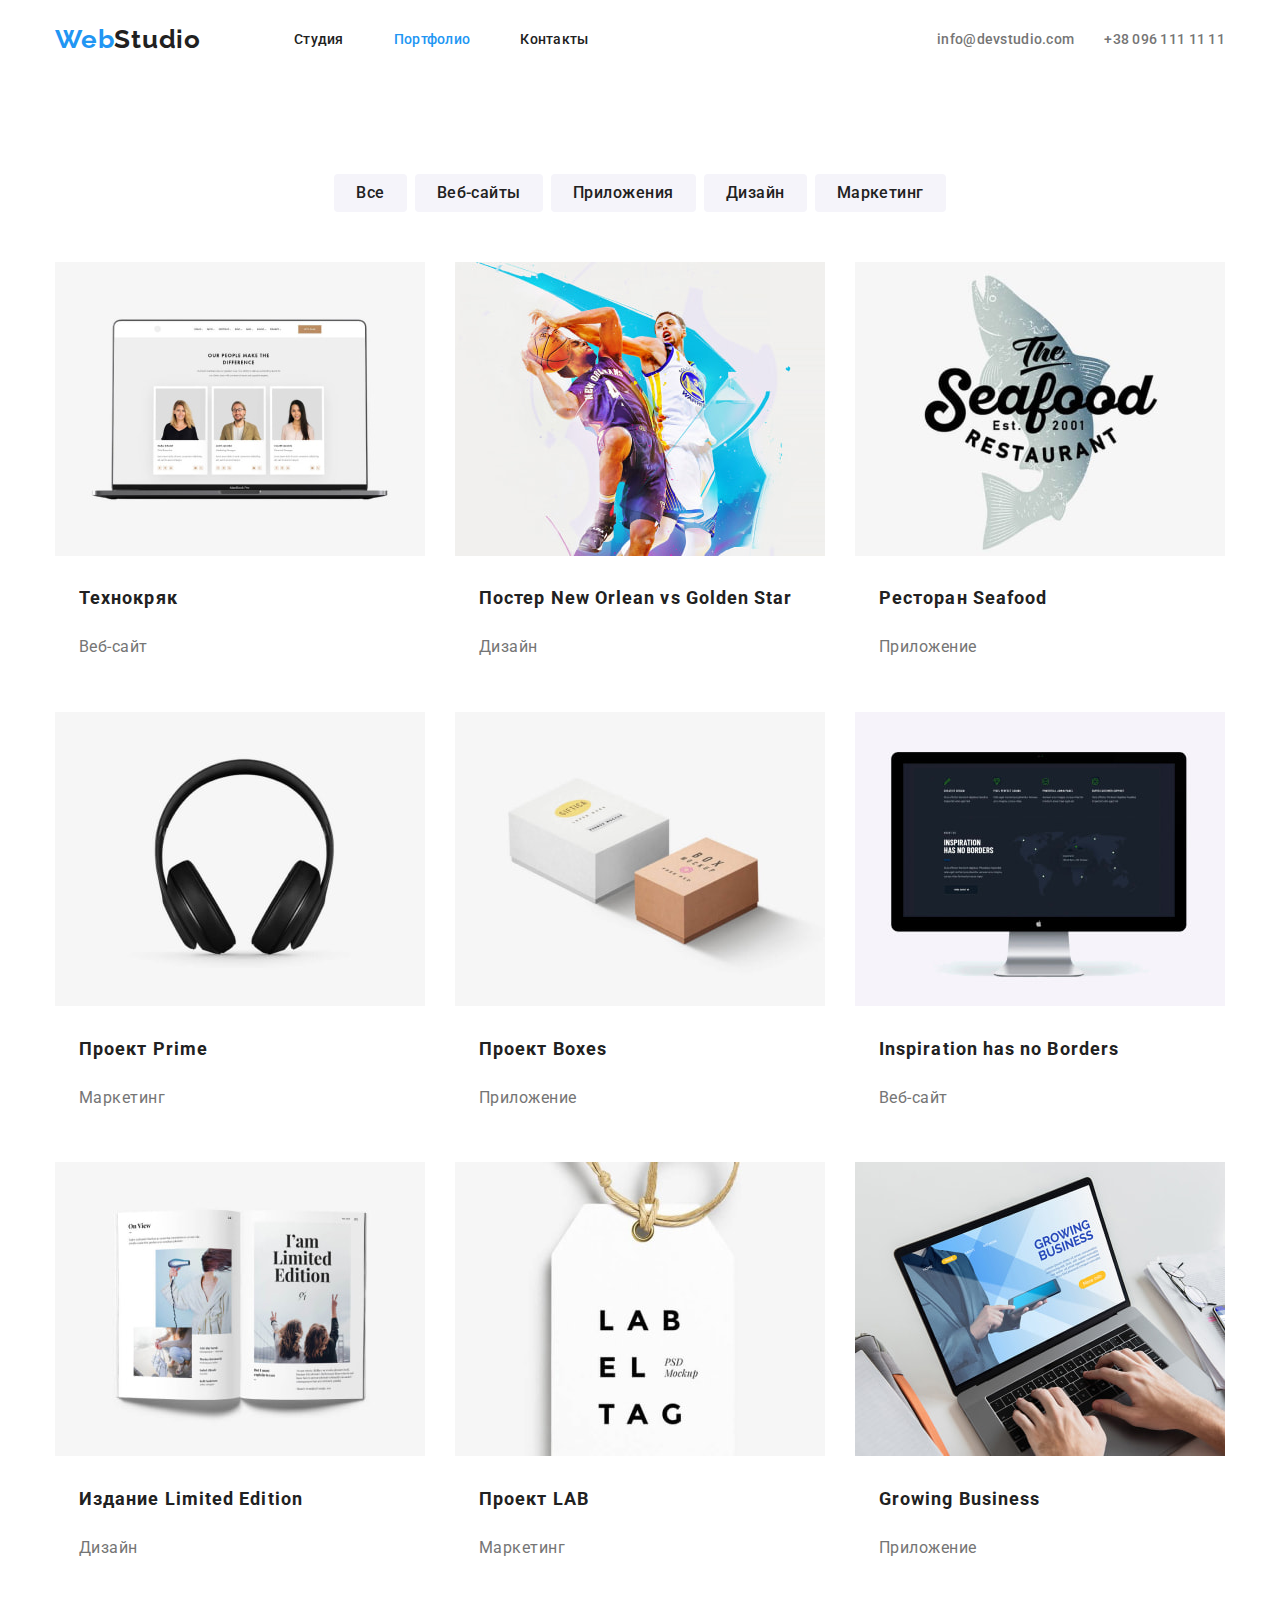
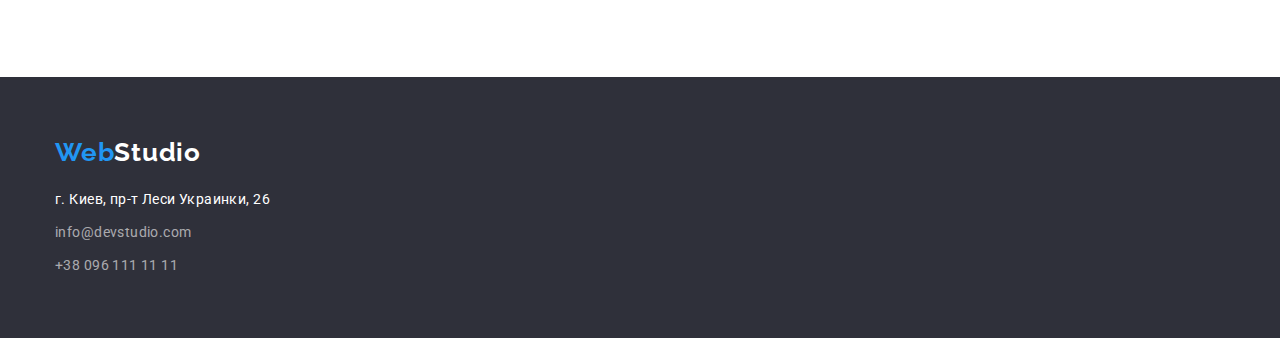
==== portfolio.html @ 3bde2ce0 "placement of elements" ====
<!DOCTYPE html>
<html lang="ru">
<head>
    <meta charset="UTF-8">
    <meta name="viewport" content="width=device-width, initial-scale=1.0">
    <title>Портфолио</title>
    <link rel="preconnect" href="https://fonts.gstatic.com">
    <link
        href="https://fonts.googleapis.com/css2?family=Raleway:wght@700&family=Roboto:ital,wght@0,400;0,500;0,700;1,900&display=swap"
        rel="stylesheet">
    <link rel="stylesheet" href="./css/modern-normalize.css">
    <link rel="stylesheet" href="./css/styles.css">
</head>
<body>
    <header class="main-head">
        <div class="container">
            <nav class="head-nav">
                <a class="logo" href="./index.html" lang="en"> <span class="accent">Web</span>Studio</a>
                <ul class="head-link">
                    <li class="item"><a class="nav-link " href="./index.html">Студия</a></li>
                    <li class="item"><a class="nav-link active" href="./portfolio.html">Портфолио</a></li>
                    <li class="item"><a class="nav-link" href="">Контакты</a></li>
                </ul>
            </nav>
    
            <ul class="head-contacts">
                <li class="item"><a class="contacts-link" href="mailto:info@devstudio.com">info@devstudio.com</a></li>
                <li class="item"><a class="contacts-link" href="tel:+380961111111">+38 096 111 11 11</a></li>
            </ul>
        </div>
    </header>

    <main>
        <!-- секция портфолио -->
        <section class="portfolio">
            <div class="container">
                <h1 class="visually-hidden">Примеры работ</h1>
                <ul class="list-button">
                    <li class="item"><button class="filter" type="button">Все</button></li>
                    <li class="item"><button class="filter" type="button">Веб-сайты</button></li>
                    <li class="item"><button class="filter" type="button">Приложения</button></li>
                    <li class="item"><button class="filter" type="button">Дизайн</button></li>
                    <li class="item"><button class="filter" type="button">Маркетинг</button></li>
            
                </ul>
                <ul class="list-examples">
                    <li class="example">
                        <img src="./images/technocryk.jpg" alt="Технокряк" width="370">
                        <h2 class="example-head">Технокряк</h2>
                        <p class="example-type">Веб-сайт</p>
                    </li>

                    <li class="example">
                        <img src="./images/poster-no-vs-gs.jpg" alt="Постер New Orlean vs Golden Star" width="370">
                        <h2 class="example-head">Постер New Orlean vs Golden Star</h2>
                        <p class="example-type">Дизайн</p>
                    </li>

                    <li class="example">
                        <img src="./images/seafood.jpg" alt="Ресторан Seafood" width="370">
                        <h2 class="example-head">Ресторан Seafood</h2>
                        <p class="example-type">Приложение</p>
                    </li>
                
                    <li class="example">
                        <img src="./images/prime.jpg" alt="Проект Prime" width="370">
                        <h2 class="example-head">Проект Prime</h2>
                        <p class="example-type">Маркетинг</p>
                    </li>

                    <li class="example">
                        <img src="./images/boxes.jpg" alt="Проект Boxes" width="370">
                        <h2 class="example-head">Проект Boxes</h2>
                        <p class="example-type">Приложение</p>
                    </li>

                    <li class="example">
                        <img src="./images/inspiration-has-no-borders.jpg" alt="Inspiration has no Borders" width="370">
                        <h2 class="example-head">Inspiration has no Borders</h2>
                        <p class="example-type">Веб-сайт</p>
                    </li>
                
                    <li class="example">
                        <img src="./images/limited-edition.jpg" alt="Издание Limited Edition" width="370">
                        <h2 class="example-head">Издание Limited Edition</h2>
                        <p class="example-type">Дизайн</p>
                    </li>
                
                    <li class="example">
                        <img src="./images/lab.jpg" alt="Проект LAB" width="370">
                        <h2 class="example-head">Проект LAB</h2>
                        <p class="example-type">Маркетинг</p>
                    </li>
                
                    <li class="example">
                        <img src="./images/growing-business.jpg" alt="Growing Business" width="370">
                        <h2 class="example-head">Growing Business</h2>
                        <p class="example-type">Приложение</p>
                    </li>
                </ul>
            </div>
        </section>
    </main>

    <footer class="main-footer">
        <div class="container">
            <a class="logo logo-footer" href="./index.html" lang="en"><span class="accent">Web</span>Studio</a>
            <address class="adress">
                <p class="map">
                    г. Киев, пр-т Леси Украинки, 26
                </p>
                <ul class="adress-list">
                    <li class="adress-item"><a class="adress-link" href="mailto:info@devstudio.com"
                            target="_blank">info@devstudio.com</a></li>
                    <li class="adress-item"><a class="adress-link" href="tel:+380961111111" target="_blank">+38 096 111 11
                            11</a></li>
                </ul>
            </address>
        </div>
    </footer>

</body>
</html>
---- css/styles.css ----
:root {
  --main-color: #757575;
  --accent-color: #2196f3;
  --header-color: #212121;
  --main-header: #ffffff;
  --adress-color: rgba(255, 255, 255, 0.6);
  --our-team-background: #f5f4fa;
  --hero-background: #2f303a;
  --border-color: #eeeeee;
}

/* общие стили */
body {
  font-family: Roboto, sans-serif;
  color: var(--main-color);
}

.visually-hidden {
  position: absolute;
  width: 1px;
  height: 1px;
  margin: -1px;
  border: 0;
  padding: 0;
  white-space: nowrap;
  clip-path: inset(100%);
  clip: rect(0 0 0 0);
  overflow: hidden;
}

.container {
  margin-left: auto;
  margin-right: auto;
  width: 1200px;
  padding-left: 15px;
  padding-right: 15px;
}

/* шапка */
h1 {
  margin: 0px;
}

.main-head {
  background-color: var(--main-header);
}

.logo {
  margin-right: 93px;
  font-family: Raleway, sans-serif;
  font-weight: 700;
  font-size: 26px;
  line-height: 1.2;
  letter-spacing: 0.03em;
  color: var(--header-color);
}

.accent {
  color: var(--accent-color);
}

.head-link,
.head-contacts {
  font-weight: 500;
  font-size: 14px;
  line-height: 1.14;
  letter-spacing: 0.02em;
  margin: 0px;
  padding: 0px;
}

.nav-link {
  display: block;
  margin-top: 32px;
  margin-bottom: 32px;
  color: var(--header-color);
}

.contacts-link {
  color: var(--main-color);
}

.active {
  color: var(--accent-color);
}

.nav-link:hover,
.contacts-link:hover,
.nav-link:focus,
.contacts-link:focus {
  color: var(--accent-color);
}

.main-head .container,
.head-nav,
.head-link,
.head-contacts {
  display: flex;
  align-items: center;
}

.head-contacts .item:not(:last-child) {
  margin-right: 30px;
}

.head-link .item + .item {
  margin-left: 50px;
}

.main-head .container {
  justify-content: space-between;
}

/* подвал */
.main-footer .container {
  padding-bottom: 60px;
}

.main-footer {
  background-color: var(--hero-background);
}

.logo-footer {
  display: inline-block;
  color: var(--main-header);
  margin-right: 0;
  margin-top: 60px;
  margin-bottom: 20px;
}

.map {
  margin-top: 0;
  margin-bottom: 9px;
}

.adress-list {
  margin: 0;
  padding: 0;
}

.adress-item:not(:last-child) {
  display: inline-block;
  margin-bottom: 9px;
}

.adress,
.adress-link {
  font-weight: 400;
  font-size: 14px;
  line-height: 1.71;
  letter-spacing: 0.03em;
  color: var(--main-header);
}

.adress-link {
  color: var(--adress-color);
}

/* Студия */
/* Секция герой */
.hero {
  background-color: var(--hero-background);
  text-align: center;
}

.hero .container {
  min-height: 600px;
  padding-top: 200px;
}

.hero-head {
  font-weight: 900;
  font-size: 44px;
  line-height: 1.36;
  text-align: center;
  letter-spacing: 0.06em;
  text-transform: uppercase;
  color: var(--main-header);
  margin-bottom: 30px;
}

.hero-link {
  display: inline-block;
  padding: 11px 32px;
  border-radius: 4px;
  min-width: 200px;
  background-color: var(--accent-color);
  font-weight: 700;
  font-size: 16px;
  line-height: 1.87;
  text-align: center;
  letter-spacing: 0.06em;
  color: var(--main-header);
}

/* Секция особенности */
.features .container {
  padding-top: 94px;
}

.features-list {
  display: flex;
  flex-wrap: wrap;
  margin: 0;
  padding: 0;
}

.features-item {
  width: calc((100% - 90px) / 4);
  margin-right: 30px;
}

.features-item:nth-child(4n) {
  margin-right: 0;
}

.head-section {
  color: var(--header-color);
  font-weight: 700;
  letter-spacing: 0.03em;
}

.feature-item-head {
  font-size: 14px;
  line-height: 1.14;
  text-transform: uppercase;
  margin: 0;
  margin-bottom: 10px;
}

.feature-item-text {
  font-weight: 400;
  font-size: 14px;
  line-height: 1.71;
  letter-spacing: 0.03em;
  margin: 0;
}

/* Секция Чем мы занимаемся */
.directions .container {
  padding-top: 94px;
}

.directions-list {
  display: flex;
  flex-wrap: wrap;
  margin: 0;
  padding: 0;
}

.directions-item {
  width: calc((100% - 60px) / 3);
  margin-right: 30px;
}

.directions-item:nth-child(3) {
  margin-right: 0;
}

.directions-head {
  font-size: 36px;
  line-height: 1.16;
  text-align: center;
  margin: 0;
  margin-bottom: 50px;
}

/* Секция Наша команда */

.team .container {
  padding-top: 188px;
  padding-bottom: 94px;
}

.team {
  background-color: var(--our-team-background);
}

.team-head {
  font-size: 36px;
  line-height: 1.16;
  text-align: center;
  margin: 0;
  margin-bottom: 50px;
}

.team-list {
  display: flex;
  flex-wrap: wrap;
  margin: 0;
  padding: 0;
}

.team-item {
  width: calk((100% - 90px) / 4);
  margin-right: 30px;
  background-color: var(--main-header);
}

.team-item:nth-child(4) {
  margin-right: 0;
}

.name {
  font-weight: 500;
  font-size: 16px;
  line-height: 1.19;
  text-align: center;
  margin: 0;
  margin-top: 30px;
}

.position {
  margin-top: 10px;
  margin-bottom: 30px;
  font-weight: 400;
  font-size: 16px;
  line-height: 1.19;
  text-align: center;
  letter-spacing: 0.03em;
}

/* Портофолио */
.portfolio .container {
  padding-top: 94px;
  padding-bottom: 94px;
}

.filter {
  margin: 0;
  padding: 6px 22px;
  border: none;
  cursor: pointer;
  display: inline-block;
  border-radius: 4px;

  font-weight: 500;
  font-size: 16px;
  line-height: 1.62;
  text-align: center;
  letter-spacing: 0.03em;
  background-color: var(--our-team-background);
  color: var(--header-color);
}

.list-button .item {
  margin-right: 8px;
}

.list-button .item:last-child {
  margin-right: 0;
}

.list-button {
  margin: 0;
  margin-bottom: 50px;
  padding: 0;
  display: flex;
  justify-content: center;
}

.filter:hover,
.filter:focus {
  background-color: var(--accent-color);
  color: var(--main-header);
}

.list-examples {
  display: flex;
  flex-wrap: wrap;
  margin: -15px;
  padding: 0;
}

.example {
  width: calc((100% - 90px) / 3);
  margin: 15px;
}

.example-head {
  margin-top: 20px;
  margin-bottom: 4px;
  margin-left: 24px;
  margin-right: 24px;

  font-weight: 700;
  font-size: 18px;
  line-height: 2;
  letter-spacing: 0.06em;
  color: var(--header-color);
}

.example-type {
  margin-left: 24px;
  margin-right: 24px;
  margin-bottom: 20px;
  font-weight: 400;
  font-size: 16px;
  line-height: 1.87;
  letter-spacing: 0.03em;
  color: var(--main-color);
}
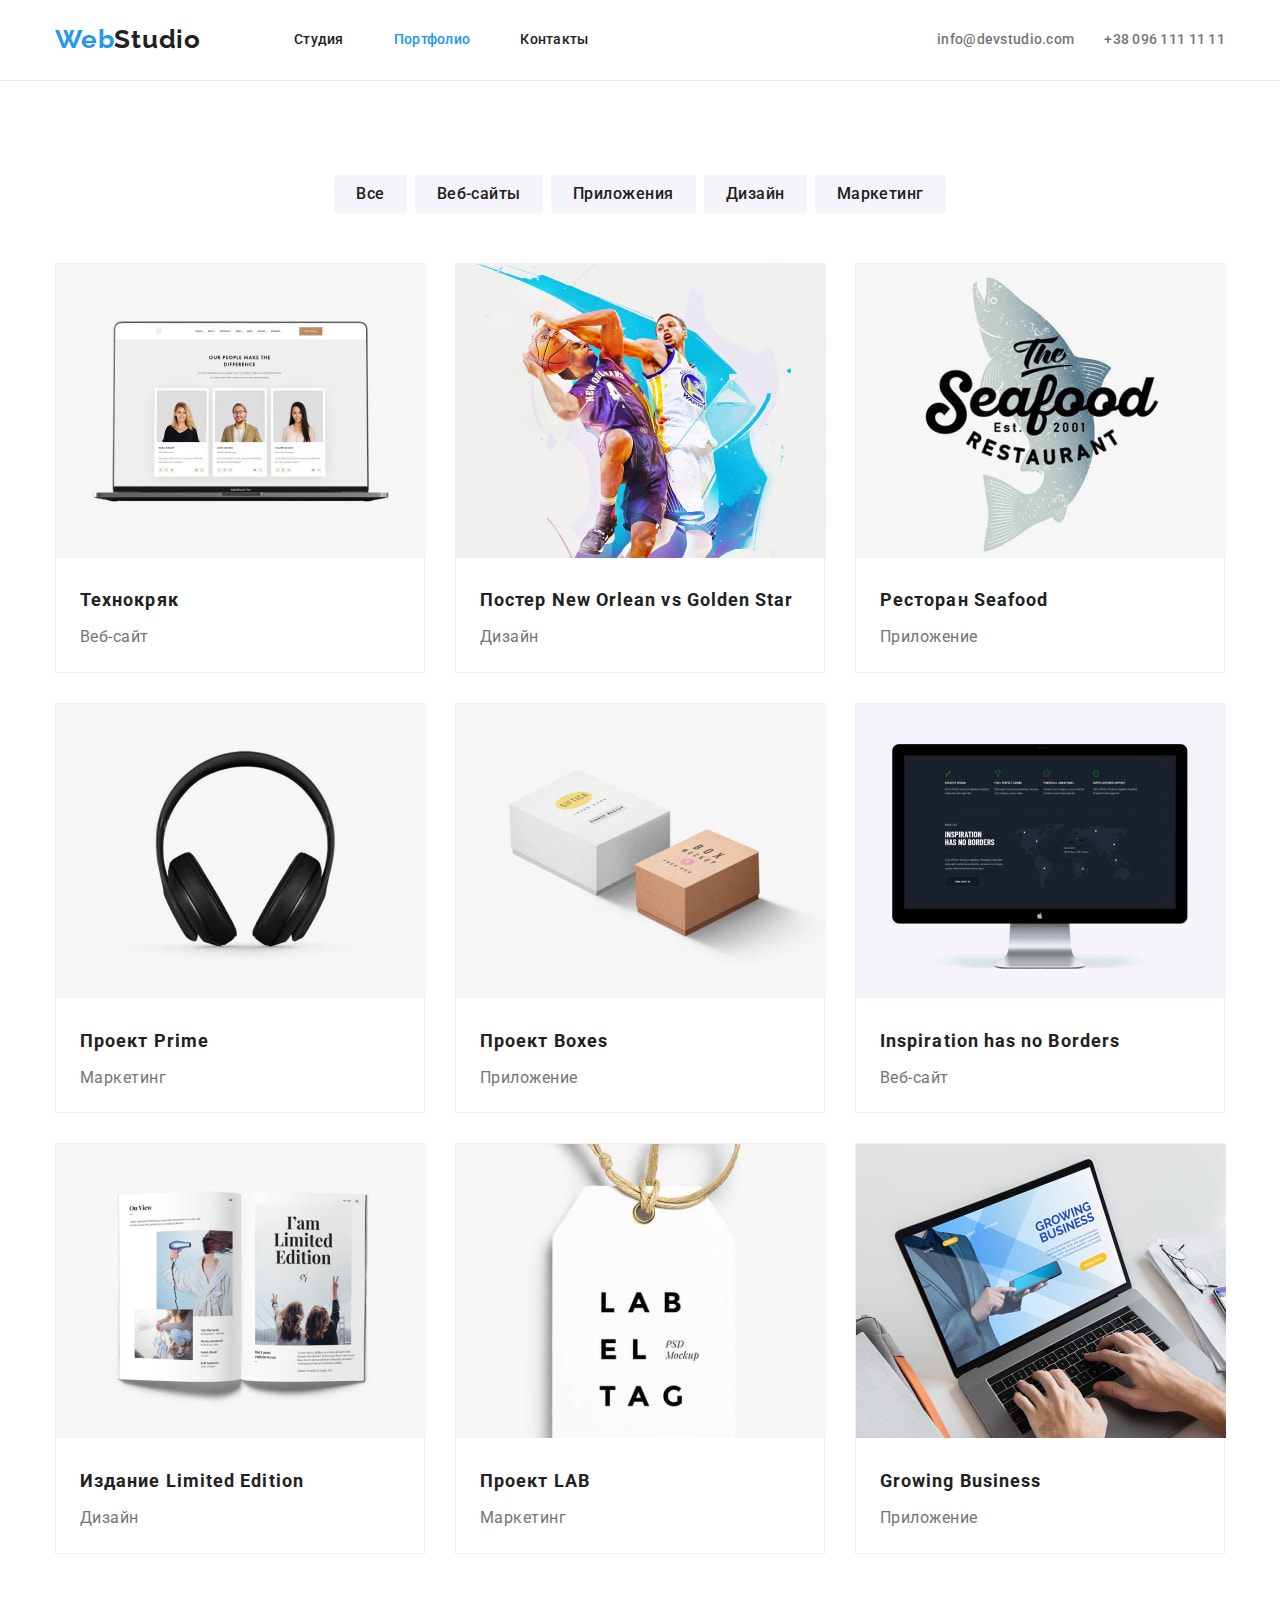
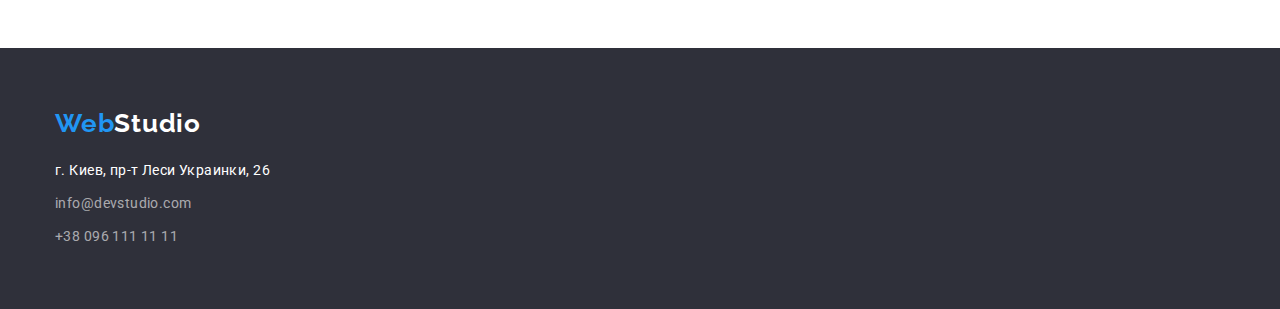
==== commit a2d3ea11: "Добавляет линию и исправляет отступы секций" ====
--- a/portfolio.html
+++ b/portfolio.html
@@ -46,56 +46,74 @@
                 <ul class="list-examples">
                     <li class="example">
                         <img src="./images/technocryk.jpg" alt="Технокряк" width="370">
-                        <h2 class="example-head">Технокряк</h2>
-                        <p class="example-type">Веб-сайт</p>
+                        <div class="example-name">
+                            <h2 class="example-head">Технокряк</h2>
+                            <p class="example-type">Веб-сайт</p>
+                        </div>
                     </li>
 
                     <li class="example">
                         <img src="./images/poster-no-vs-gs.jpg" alt="Постер New Orlean vs Golden Star" width="370">
-                        <h2 class="example-head">Постер New Orlean vs Golden Star</h2>
-                        <p class="example-type">Дизайн</p>
+                        <div class="example-name">
+                            <h2 class="example-head">Постер New Orlean vs Golden Star</h2>
+                            <p class="example-type">Дизайн</p>
+                        </div>
                     </li>
 
                     <li class="example">
                         <img src="./images/seafood.jpg" alt="Ресторан Seafood" width="370">
-                        <h2 class="example-head">Ресторан Seafood</h2>
-                        <p class="example-type">Приложение</p>
+                        <div class="example-name">
+                            <h2 class="example-head">Ресторан Seafood</h2>
+                            <p class="example-type">Приложение</p>
+                        </div>
                     </li>
                 
                     <li class="example">
                         <img src="./images/prime.jpg" alt="Проект Prime" width="370">
-                        <h2 class="example-head">Проект Prime</h2>
-                        <p class="example-type">Маркетинг</p>
+                        <div class="example-name">
+                            <h2 class="example-head">Проект Prime</h2>
+                            <p class="example-type">Маркетинг</p>
+                        </div>
                     </li>
 
                     <li class="example">
                         <img src="./images/boxes.jpg" alt="Проект Boxes" width="370">
-                        <h2 class="example-head">Проект Boxes</h2>
-                        <p class="example-type">Приложение</p>
+                        <div class="example-name">
+                            <h2 class="example-head">Проект Boxes</h2>
+                            <p class="example-type">Приложение</p>
+                        </div>
                     </li>
 
                     <li class="example">
                         <img src="./images/inspiration-has-no-borders.jpg" alt="Inspiration has no Borders" width="370">
-                        <h2 class="example-head">Inspiration has no Borders</h2>
-                        <p class="example-type">Веб-сайт</p>
+                        <div class="example-name">
+                            <h2 class="example-head">Inspiration has no Borders</h2>
+                            <p class="example-type">Веб-сайт</p>
+                        </div>
                     </li>
                 
                     <li class="example">
                         <img src="./images/limited-edition.jpg" alt="Издание Limited Edition" width="370">
-                        <h2 class="example-head">Издание Limited Edition</h2>
-                        <p class="example-type">Дизайн</p>
+                        <div class="example-name">
+                            <h2 class="example-head">Издание Limited Edition</h2>
+                            <p class="example-type">Дизайн</p>
+                        </div>
                     </li>
                 
                     <li class="example">
                         <img src="./images/lab.jpg" alt="Проект LAB" width="370">
-                        <h2 class="example-head">Проект LAB</h2>
-                        <p class="example-type">Маркетинг</p>
+                        <div class="example-name">
+                            <h2 class="example-head">Проект LAB</h2>
+                            <p class="example-type">Маркетинг</p>
+                        </div>
                     </li>
                 
                     <li class="example">
                         <img src="./images/growing-business.jpg" alt="Growing Business" width="370">
-                        <h2 class="example-head">Growing Business</h2>
-                        <p class="example-type">Приложение</p>
+                        <div class="example-name">
+                            <h2 class="example-head">Growing Business</h2>
+                            <p class="example-type">Приложение</p>
+                        </div>
                     </li>
                 </ul>
             </div>
--- a/css/styles.css
+++ b/css/styles.css
@@ -7,6 +7,7 @@
   --our-team-background: #f5f4fa;
   --hero-background: #2f303a;
   --border-color: #eeeeee;
+  --line: #ececec;
 }
 
 /* общие стили */
@@ -43,6 +44,7 @@
 
 .main-head {
   background-color: var(--main-header);
+  border-bottom: 1px solid var(--line);
 }
 
 .logo {
@@ -112,12 +114,10 @@
 }
 
 /* подвал */
-.main-footer .container {
-  padding-bottom: 60px;
-}
 
 .main-footer {
   background-color: var(--hero-background);
+  padding-bottom: 60px;
 }
 
 .logo-footer {
@@ -161,9 +161,6 @@
 .hero {
   background-color: var(--hero-background);
   text-align: center;
-}
-
-.hero .container {
   min-height: 600px;
   padding-top: 200px;
 }
@@ -194,7 +191,7 @@
 }
 
 /* Секция особенности */
-.features .container {
+.features {
   padding-top: 94px;
 }
 
@@ -237,8 +234,9 @@
 }
 
 /* Секция Чем мы занимаемся */
-.directions .container {
+.directions {
   padding-top: 94px;
+  padding-bottom: 94px;
 }
 
 .directions-list {
@@ -267,13 +265,10 @@
 
 /* Секция Наша команда */
 
-.team .container {
-  padding-top: 188px;
-  padding-bottom: 94px;
-}
-
 .team {
   background-color: var(--our-team-background);
+  padding-top: 94px;
+  padding-bottom: 94px;
 }
 
 .team-head {
@@ -321,7 +316,7 @@
 }
 
 /* Портофолио */
-.portfolio .container {
+.portfolio {
   padding-top: 94px;
   padding-bottom: 94px;
 }
@@ -375,14 +370,12 @@
 .example {
   width: calc((100% - 90px) / 3);
   margin: 15px;
+  border: 1px solid var(--border-color);
 }
 
 .example-head {
-  margin-top: 20px;
+  margin-top: 0;
   margin-bottom: 4px;
-  margin-left: 24px;
-  margin-right: 24px;
-
   font-weight: 700;
   font-size: 18px;
   line-height: 2;
@@ -391,12 +384,15 @@
 }
 
 .example-type {
-  margin-left: 24px;
-  margin-right: 24px;
-  margin-bottom: 20px;
+  margin-top: 0;
+  margin-bottom: 0;
   font-weight: 400;
   font-size: 16px;
   line-height: 1.87;
   letter-spacing: 0.03em;
   color: var(--main-color);
 }
+
+.example-name {
+  padding: 20px 24px;
+}
